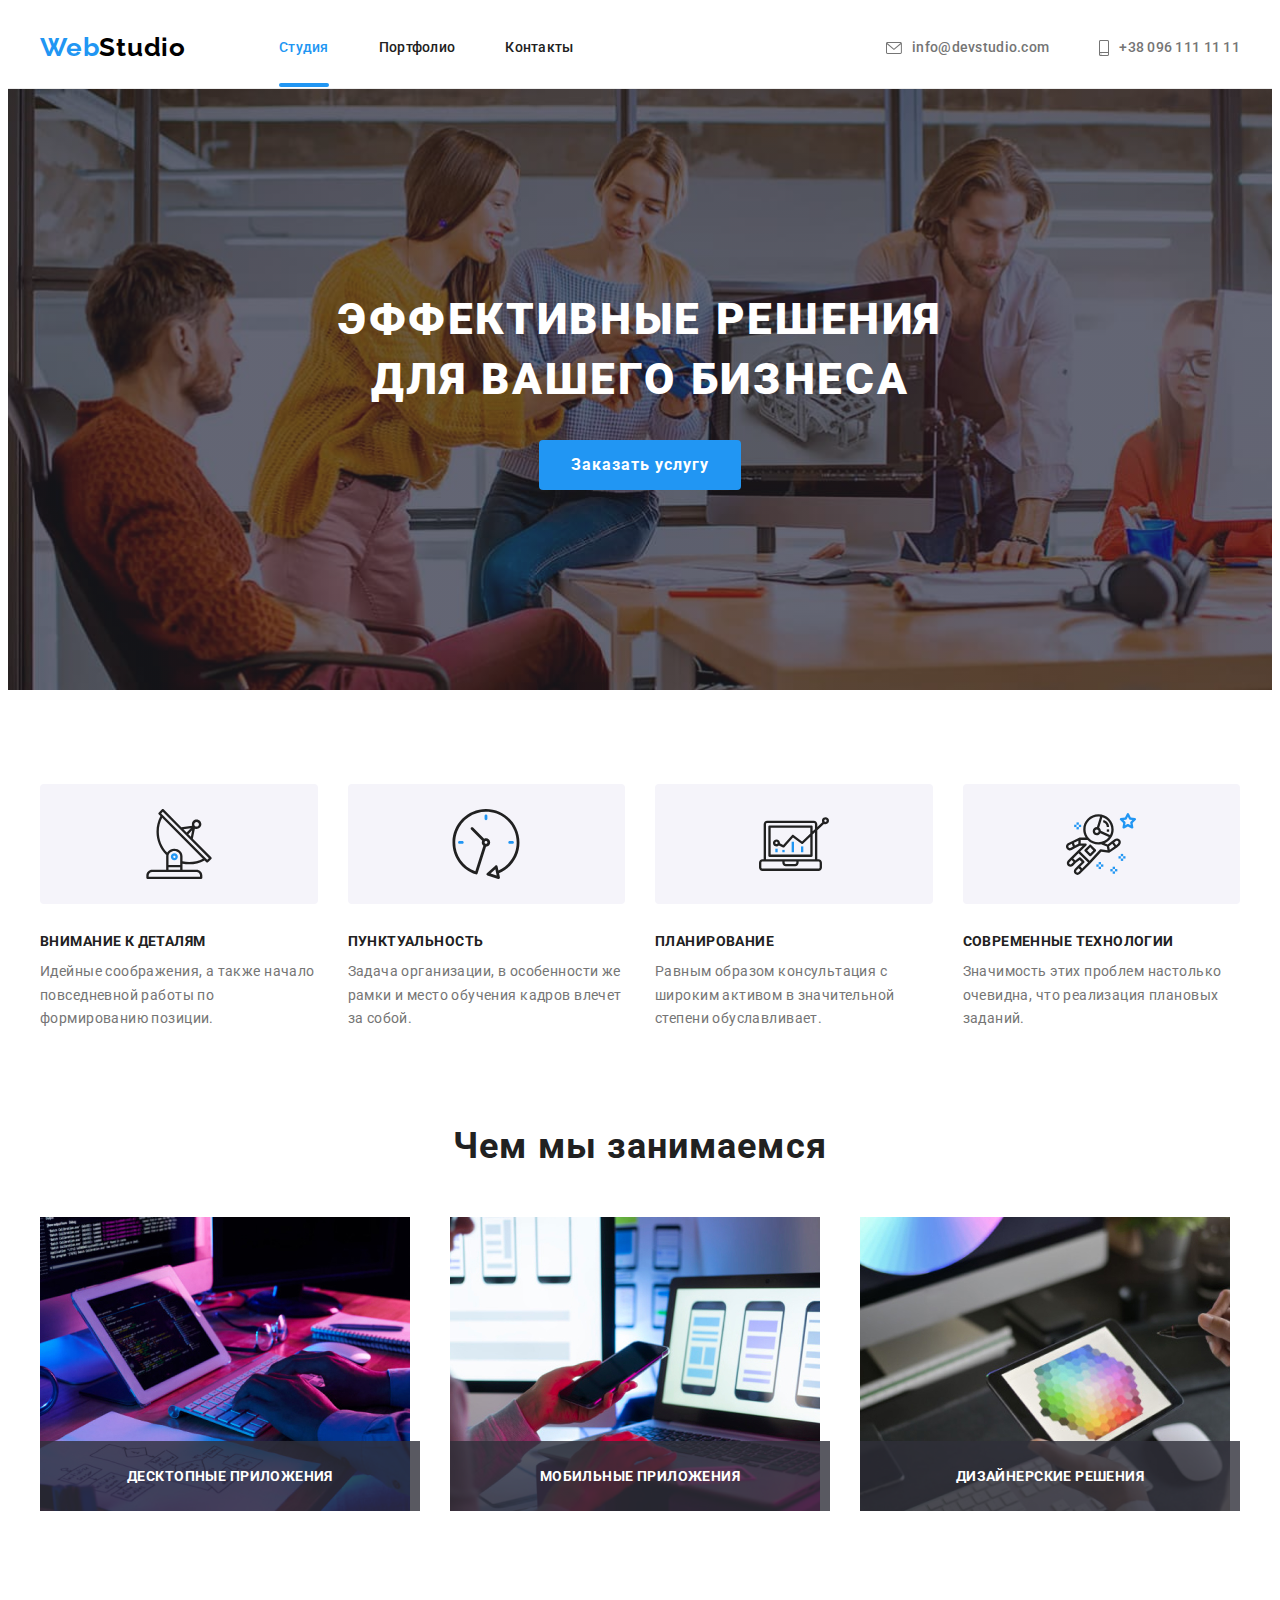
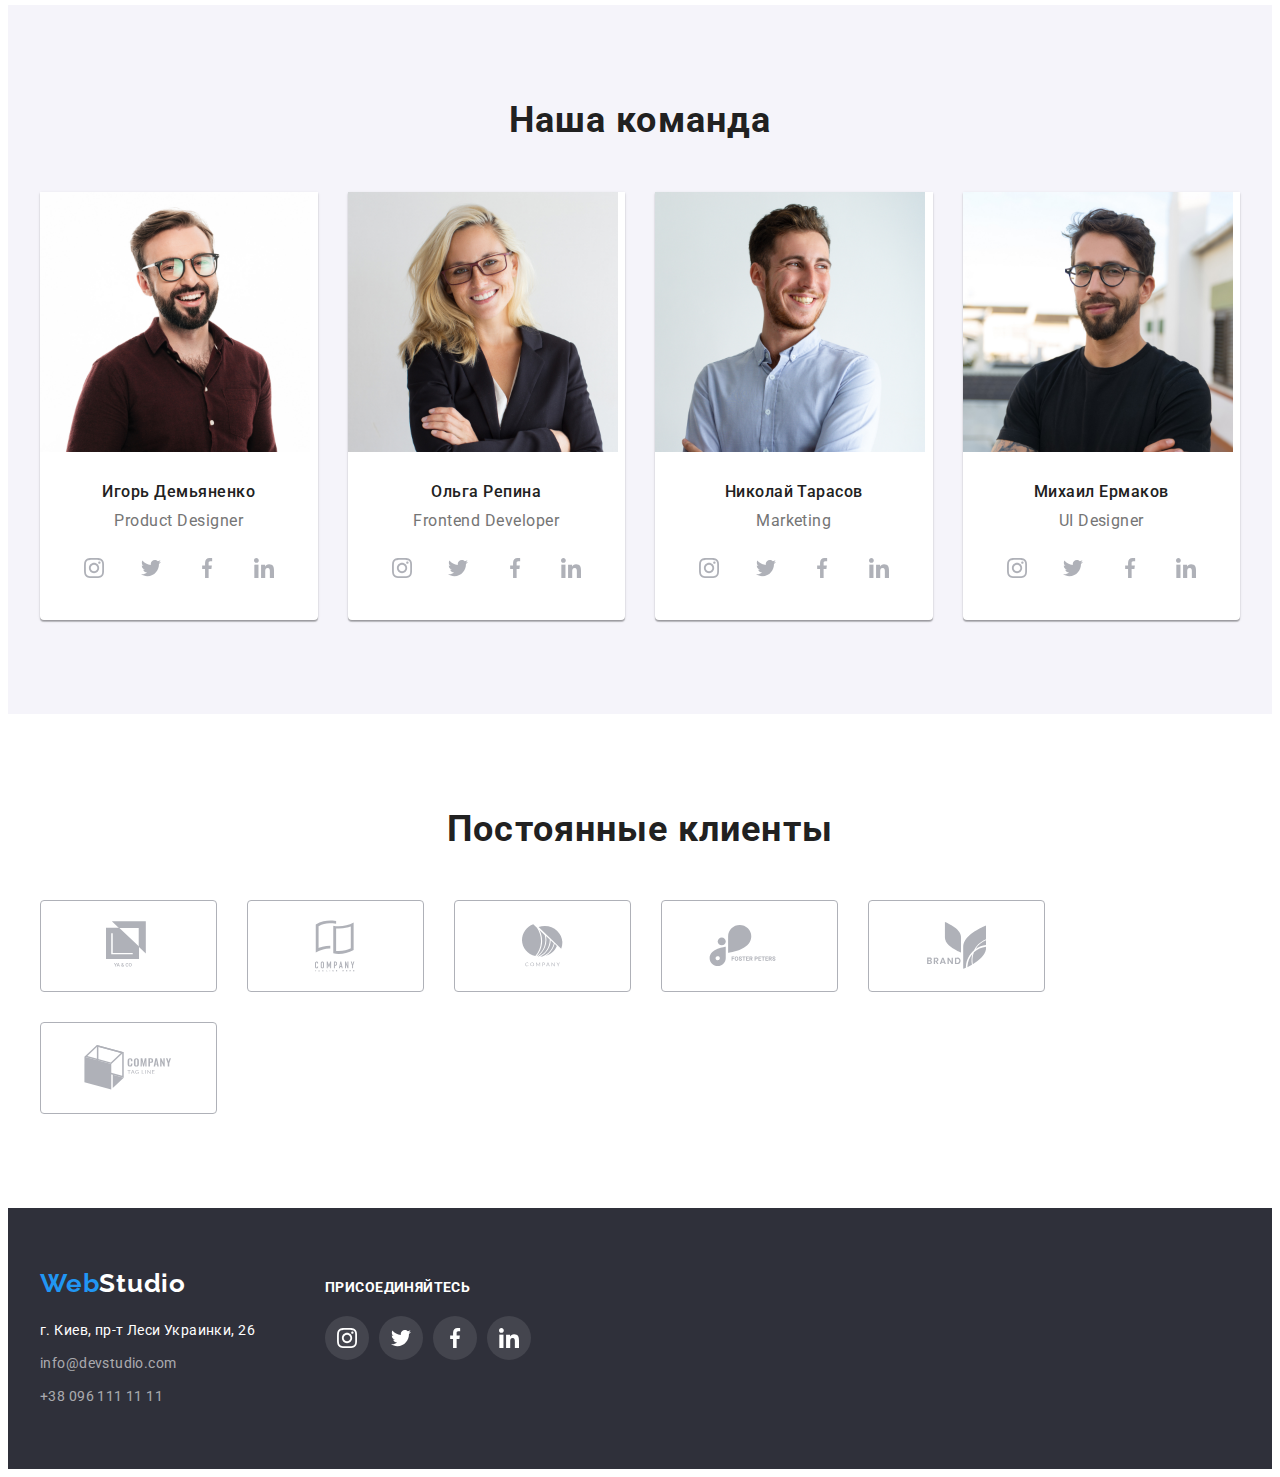
==== index.html @ 586e2ef1 "Copied files from hw-05" ====
<!DOCTYPE html>
<html lang="ru">
<head>
    <meta charset="UTF-8">
    <meta name="viewport" content="width=device-width, initial-scale=1.0">
    <link rel="preconnect" href="https://fonts.gstatic.com">
    <link href="https://fonts.googleapis.com/css2?family=Raleway:wght@700&family=Roboto:wght@400;500;700;900&display=swap"
        rel="stylesheet">
    <link rel="stylesheet" href="https://cdnjs.cloudflare.com/ajax/libs/modern-normalize/1.0.0/modern-normalize.css"
        integrity="sha512-Zx6MlUMKSVJoQ+83OwhdILe8cSEsCzfqThJd7J/VA2UrK6Ctj85p+xzqfyuNXE5B1k25uUdmJ2OzItbBy9GHAQ=="
        crossorigin="anonymous" />
    <link rel="stylesheet" href="./css/styles.css">
    <title>Web Studio (Version 2.1)</title>
</head>
<body>
    <header class="header">
        <div class="container">
            <a class="logo link" href="./index.html" lang="en">Web<span class="logo-header">Studio</span></a>
            <nav>
                <ul class="navigation-list">
                    <li class="list">
                        <a class="menu-active-item link" href="./index.html">Студия</a>
                    </li>
                    <li class="list">
                        <a class="menu-item-link link" href="./portfolio.html">Портфолио</a>
                    </li>
                    <li class="list">
                        <a class="menu-item-link link" href="#">Контакты</a>
                    </li>
                </ul>
            </nav>
            <ul class="navigation-list">
                <li class="list">
                    <a class="header-contacts-link icon-link link" href="mailto:info@devstudio.com">
                        <svg width="16" height="12">
                            <use href="./images/sprite.svg#email"></use>
                        </svg>
                        info@devstudio.com
                    </a>
                </li>
                <li class="list">
                    <a class="header-contacts-link icon-link link" href="tel:+380961111111">
                        <svg width="10" height="16">
                            <use href="./images/sprite.svg#smartphone"></use>
                        </svg>
                        +38 096 111 11 11
                    </a>
                </li>
            </ul>
        </div>
    </header>
    <main>
        <!-- Шапка -->
        <section class="hero">
            <h1 class="hero-motto">Эффективные решения для вашего бизнеса</h1>
            <button class="hero-button" type="button" data-modal-open>Заказать услугу</button>
        </section>

        <!-- Особенности -->
        <section class="features">
            <h2 class="visually-hidden">Особенности</h2>
            <div class="container">
                <ul class="flex-list">
                    <li class="list flex-four-items-in-row">
                        <div class="icon-link">
                            <svg width="70" height="70">
                                <use href="./images/sprite.svg#antenna"></use>
                            </svg>
                        </div>
                        <h3 class="features-list-header">Внимание к деталям</h3>
                        <p class="features-list-description">Идейные соображения, а также начало повседневной работы по формированию позиции.</p>
                    </li>
                    <li class="list flex-four-items-in-row">
                        <div class="icon-link">
                            <svg width="70" height="70">
                                <use href="./images/sprite.svg#clock"></use>
                            </svg>
                        </div>
                        <h3 class="features-list-header">Пунктуальность</h3>
                        <p class="features-list-description">Задача организации, в особенности же рамки и место обучения кадров влечет за собой.</p>
                    </li>
                    <li class="list flex-four-items-in-row">
                        <div class="icon-link">
                            <svg width="70" height="70">
                                <use href="./images/sprite.svg#diagram"></use>
                            </svg>
                        </div>
                        <h3 class="features-list-header">Планирование</h3>
                        <p class="features-list-description">Равным образом консультация с широким активом в значительной степени обуславливает.</p>
                    </li>
                    <li class="list flex-four-items-in-row">
                        <div class="icon-link">
                            <svg width="70" height="70">
                                <use href="./images/sprite.svg#astronaut"></use>
                            </svg>
                        </div>
                        <h3 class="features-list-header">Современные технологии</h3>
                        <p class="features-list-description">Значимость этих проблем настолько очевидна, что реализация плановых заданий.</p>
                    </li>
                </ul>
            </div>
        </section>

        <!-- Чем мы занимаемся -->
        <section class="jobs">
            <div class="container">
                <h2 class="section-header">Чем мы занимаемся</h2>
                <ul class="flex-list">
                    <li class="jobs-item-wrapper list flex-three-items-in-row">
                        <img src="./images/job-example-1.jpg" alt="Разработка десктоп приложений" width="370" height="294">
                        <div class="jobs-item">
                            <h3 class="jobs-item-header">Десктопные приложения</h3>
                        </div>
                    </li>
                    <li class="jobs-item-wrapper list flex-three-items-in-row">
                        <img src="./images/job-example-2.jpg" alt="Разработка мобильных приложений" width="370" height="294">
                        <div class="jobs-item">
                            <h3 class="jobs-item-header">Мобильные приложения</h3>
                        </div>
                    </li>
                    <li class="jobs-item-wrapper list flex-three-items-in-row">
                        <img src="./images/job-example-3.jpg" alt="Разработка дизайна приложений" width="370" height="294">
                        <div class="jobs-item">
                            <h3 class="jobs-item-header">Дизайнерские решения</h3>
                        </div>
                    </li>
                </ul>
            </div>
        </section>

        <!-- Наша команда -->
        <section class="team">
            <div class="container">
                <h2 class="section-header">Наша команда</h2>
                <ul class="flex-list">
                    <li class="list flex-four-items-in-row team-item">
                        <img src="./images/our-team-1.jpg" alt="Игорь Демьяненко" width="270" height="260">
                        <div class="team-item-description">
                            <h3 class="team-item-name">Игорь Демьяненко</h3>
                            <p class="team-item-position" lang="en">Product Designer</p>
                            <div>
                                <ul class="list">
                                    <li class="link">
                                        <a class="icon-link" href="">
                                            <svg width="20" height="20">
                                                <use href="./images/sprite.svg#instagram"></use>
                                            </svg>
                                        </a>
                                    </li>
                                    <li class="link">
                                        <a class="icon-link" href="">
                                            <svg width="20" height="20">
                                                <use href="./images/sprite.svg#twitter"></use>
                                            </svg>
                                        </a>
                                    </li>
                                    <li class="link">
                                        <a class="icon-link" href="">
                                            <svg width="20" height="20">
                                                <use href="./images/sprite.svg#facebook"></use>
                                            </svg>
                                        </a>
                                    </li>
                                    <li class="link">
                                        <a class="icon-link" href="">
                                            <svg width="20" height="20">
                                                <use href="./images/sprite.svg#linkedin"></use>
                                            </svg>
                                        </a>
                                    </li>
                                </ul>
                            </div>
                        </div>
                    </li>
                    
                    <li class="list flex-four-items-in-row team-item">
                        <img src="./images/our-team-2.jpg" alt="Ольга Репина" width="270" height="260">
                        <div class="team-item-description">
                            <h3 class="team-item-name">Ольга Репина</h3>
                            <p class="team-item-position" lang="en">Frontend Developer</p>
                            <div>
                                <ul class="list">
                                    <li class="link">
                                        <a class="icon-link" href="">
                                            <svg width="20" height="20">
                                                <use href="./images/sprite.svg#instagram"></use>
                                            </svg>
                                        </a>
                                    </li>
                                    <li class="link">
                                        <a class="icon-link" href="">
                                            <svg width="20" height="20">
                                                <use href="./images/sprite.svg#twitter"></use>
                                            </svg>
                                        </a>
                                    </li>
                                    <li class="link">
                                        <a class="icon-link" href="">
                                            <svg width="20" height="20">
                                                <use href="./images/sprite.svg#facebook"></use>
                                            </svg>
                                        </a>
                                    </li>
                                    <li class="link">
                                        <a class="icon-link" href="">
                                            <svg width="20" height="20">
                                                <use href="./images/sprite.svg#linkedin"></use>
                                            </svg>
                                        </a>
                                    </li>
                                </ul>
                            </div>
                        </div>
                    </li>
                    
                    <li class="list flex-four-items-in-row team-item">
                        <img src="./images/our-team-3.jpg" alt="Николай Тарасов" width="270" height="260">
                        <div class="team-item-description">
                            <h3 class="team-item-name">Николай Тарасов</h3>
                            <p class="team-item-position" lang="en">Marketing</p>
                            <div>
                                <ul class="list">
                                    <li class="link">
                                        <a class="icon-link" href="">
                                            <svg width="20" height="20">
                                                <use href="./images/sprite.svg#instagram"></use>
                                            </svg>
                                        </a>
                                    </li>
                                    <li class="link">
                                        <a class="icon-link" href="">
                                            <svg width="20" height="20">
                                                <use href="./images/sprite.svg#twitter"></use>
                                            </svg>
                                        </a>
                                    </li>
                                    <li class="link">
                                        <a class="icon-link" href="">
                                            <svg width="20" height="20">
                                                <use href="./images/sprite.svg#facebook"></use>
                                            </svg>
                                        </a>
                                    </li>
                                    <li class="link">
                                        <a class="icon-link" href="">
                                            <svg width="20" height="20">
                                                <use href="./images/sprite.svg#linkedin"></use>
                                            </svg>
                                        </a>
                                    </li>
                                </ul>
                            </div>
                        </div>
                    </li>
                    
                    <li class="list flex-four-items-in-row team-item">
                        <img src="./images/our-team-4.jpg" alt="Михаил Ермаков" width="270" height="260">
                        <div class="team-item-description">
                            <h3 class="team-item-name">Михаил Ермаков</h3>
                            <p class="team-item-position" lang="en">UI Designer</p>
                            <div>
                                <ul class="list">
                                    <li class="link">
                                        <a class="icon-link" href="">
                                            <svg width="20" height="20">
                                                <use href="./images/sprite.svg#instagram"></use>
                                            </svg>
                                        </a>
                                    </li>
                                    <li class="link">
                                        <a class="icon-link" href="">
                                            <svg width="20" height="20">
                                                <use href="./images/sprite.svg#twitter"></use>
                                            </svg>
                                        </a>
                                    </li>
                                    <li class="link">
                                        <a class="icon-link" href="">
                                            <svg width="20" height="20">
                                                <use href="./images/sprite.svg#facebook"></use>
                                            </svg>
                                        </a>
                                    </li>
                                    <li class="link">
                                        <a class="icon-link" href="">
                                            <svg width="20" height="20">
                                                <use href="./images/sprite.svg#linkedin"></use>
                                            </svg>
                                        </a>
                                    </li>
                                </ul>
                            </div>
                        </div>
                    </li>
                </ul>
            </div>
        </section>

        <!-- Постоянные клиенты -->
        <section class="clients">
            <div class="container">
                <h2 class="section-header">Постоянные клиенты</h2>
                <ul class="flex-list">
                    <li class="client-item list">
                        <a class="icon-link link" href="">
                            <svg width="44" height="49">
                                <use href="./images/sprite.svg#client-1"></use>
                            </svg>
                        </a>
                    </li>
                    <li class="client-item list">
                        <a class="icon-link link" href="">
                            <svg width="40" height="52">
                                <use href="./images/sprite.svg#client-2"></use>
                            </svg>
                        </a>
                    </li>
                    <li class="client-item list">
                        <a class="icon-link link" href="">
                            <svg width="41" height="43">
                                <use href="./images/sprite.svg#client-3"></use>
                            </svg>
                        </a>
                    </li>
                    <li class="client-item list">
                        <a class="icon-link link" href="">
                            <svg width="80" height="42">
                                <use href="./images/sprite.svg#client-4"></use>
                            </svg>
                        </a>
                    </li>
                    <li class="client-item list">
                        <a class="icon-link link" href="">
                            <svg width="59" height="47">
                                <use href="./images/sprite.svg#client-5"></use>
                            </svg>
                        </a>
                    </li>
                    <li class="client-item list">
                        <a class="icon-link link" href="">
                            <svg width="88" height="45">
                                <use href="./images/sprite.svg#client-6"></use>
                            </svg>
                        </a>
                    </li>
                </ul>
            </div>
        </section>
    </main>
    <footer class="footer">
        <div class="container">
            <div>
                <a class="logo link" href="./index.html" lang="en">Web<span class="logo-footer">Studio</span></a>
                <address>
                    <p class="footer-contacts-address">г. Киев, пр-т Леси Украинки, 26</p>
                    <ul>
                        <li class="list">
                            <a class="footer-contacts-link link" href="mailto:info@devstudio.com">info@devstudio.com</a>
                        </li>
                        <li class="list">
                            <a class="footer-contacts-link link" href="tel:+380961111111">+38 096 111 11 11</a>
                        </li>
                    </ul>
                </address>
            </div>
            <div class="join">
                <h2>Присоединяйтесь</h2>
                <ul class="list">
                    <li class="link">
                        <a class="icon-link" href="">
                            <svg width="20" height="20">
                                <use href="./images/sprite.svg#instagram"></use>
                            </svg>
                        </a>
                    </li>
                    <li class="link">
                        <a class="icon-link" href="">
                            <svg width="20" height="20">
                                <use href="./images/sprite.svg#twitter"></use>
                            </svg>
                        </a>
                    </li>
                    <li class="link">
                        <a class="icon-link" href="">
                            <svg width="20" height="20">
                                <use href="./images/sprite.svg#facebook"></use>
                            </svg>
                        </a>
                    </li>
                    <li class="link">
                        <a class="icon-link" href="">
                            <svg width="20" height="20">
                                <use href="./images/sprite.svg#linkedin"></use>
                            </svg>
                        </a>
                    </li>
                </ul>
            </div>
        </div>
    </footer>

    <div class="backdrop is-hidden" data-modal>
        <div class="modal">
            <button class="modal-close-btn icon-link" type="button" data-modal-close>
                <svg width="18" height="18">
                    <use href="./images/sprite.svg#close"></use>
                </svg>
            </button>
        </div>
    </div>

    <script src="./js/modal.js"></script>
</body>
</html>
---- css/styles.css ----
:root {
  --main-color: #212121;
  --secondary-color: #757575;
  --third-color: #fff;
  --active-color: #2196f3;
  --dark-bg-color: #2f303a;
  --light-bg-color: #f5f4fa;
  --logo-header-color: #000;
  --hero-button-focus-color: #188ce8;
  --icons-main-color: #afb1b8;
}

.link {
  text-decoration: none; /* убираем подчеркивание ссылок */
}

.list {
  list-style-type: none; /* убираем маркеры */
}

body {
  font-family: "Roboto", sans-serif; /* задаем основной шрифт */
}

.visually-hidden {
  position: absolute !important;
  clip: rect(1px 1px 1px 1px); /* IE6, IE7 */
  clip: rect(1px, 1px, 1px, 1px);
  padding: 0 !important;
  border: 0 !important;
  height: 1px !important;
  width: 1px !important;
  overflow: hidden; /* скрываем ненужные заголовки */
}

h1,
h2,
h3,
h4,
h5,
h6,
p {
  margin: 0;
}

ul,
ol {
  margin: 0;
  padding: 0;
}

.container {
  width: 1200px;
  margin: 0 auto;
  padding-left: 15px;
  padding-right: 15px;
  /* outline: 2px solid tomato; */
}

.flex-list {
  display: flex;
  flex-wrap: wrap;
  margin-left: -30px;
  margin-top: -30px;
}

.flex-four-items-in-row {
  flex-basis: calc(100% / 4 - 30px);
  margin-left: 30px;
  margin-top: 30px;
}

.flex-three-items-in-row {
  flex-basis: calc(100% / 3 - 30px);
  margin-left: 30px;
  margin-top: 30px;
}

section {
  padding-top: 94px;
  padding-bottom: 94px;
}

img {
  display: block;
}

.icon-link {
  display: flex;
  justify-content: center;
  align-items: center;
  fill: var(--icons-main-color);
}

/* ============ HEADER ============ */
.header .container {
  display: flex;
  align-items: center;
}

.header {
  border-bottom: 1px solid #ececec;
}

/* ============ logo ============ */
.logo {
  font-family: Raleway;
  font-weight: 700;
  font-size: 26px;
  line-height: 1.19;
  color: var(--active-color);
  letter-spacing: 0.03em;
}

.header .logo {
  padding-top: 24px;
  padding-bottom: 25px;
  margin-right: 93px;
}

.logo-header {
  color: var(--logo-header-color);
}

/* ============ nav ============ */
.navigation-list {
  display: flex;
  font-weight: 500;
  font-size: 14px;
  line-height: 1.14;
  letter-spacing: 0.02em;
}

.menu-item-link {
  color: var(--main-color);
  transition: color 250ms cubic-bezier(0.4, 0, 0.2, 1);
}

.menu-item-link:hover,
.menu-item-link:focus {
  color: var(--active-color);
  }

.menu-active-item {
  color: var(--active-color);
  position: relative;
}

.menu-active-item::after {
  content: "";
  width: 100%;
height: 4px;
background-color: var(--active-color);
border-radius: 2px;
position: absolute;
bottom: 0;
right: 0;
}

.navigation-list a {
  padding-top: 32px;
  padding-bottom: 32px;
}

.navigation-list li:not(:last-child) {
  margin-right: 50px; /* отступы между елементами списков в хедере */
}

/* ============ header contacts ============ */
.header-contacts-link {
  color: var(--secondary-color);
  padding-top: 32px;
  padding-bottom: 32px;
  fill: var(--secondary-color);
  transition: color 250ms cubic-bezier(0.4, 0, 0.2, 1), 
  fill 250ms cubic-bezier(0.4, 0, 0.2, 1);
}

.header-contacts-link:hover,
.header-contacts-link:focus {
  color: var(--active-color);
  fill: var(--active-color);
  }

.container .navigation-list {
  margin-left: auto; /* придавливаем контакты вправо */
}

.header-contacts-link svg {
  margin-right: 10px;
}

/* ============ ШАПКА ============ */
.hero {
  background-color: #c4c4c4;
  padding-top: 200px;
  padding-bottom: 200px;
  background-image: linear-gradient(
      rgba(47, 48, 58, 0.4),
      rgba(47, 48, 58, 0.4)
    ),
    url("../images/bg.jpg");
  background-repeat: no-repeat;
  background-size: cover;
  max-width: 1600px;
  margin: 0 auto;
}

.hero-motto {
  width: 696px;
  margin: 0 auto 30px;
  font-weight: 900;
  font-size: 44px;
  line-height: 1.37;
  text-align: center;
  letter-spacing: 0.06em;
  text-transform: uppercase;
  color: var(--third-color);
}

.hero-button {
  font-family: "Roboto", sans-serif;
  font-weight: 700;
  font-size: 16px;
  line-height: 1.88;
  padding: 10px 32px;
  letter-spacing: 0.06em;
  color: var(--third-color);
  background-color: var(--active-color);
  border-radius: 4px;
  border: none;
  display: block;
  margin: 0 auto;
  transition: background-color 250ms cubic-bezier(0.4, 0, 0.2, 1), 
  box-shadow 250ms cubic-bezier(0.4, 0, 0.2, 1);
}

.hero-button:hover,
.hero-button:focus {
  background-color: var(--hero-button-focus-color);
  cursor: pointer;
  box-shadow: 0px 4px 4px rgba(0, 0, 0, 0.15);
}

/* ============ ОСОБЕННОСТИ ============ */
.features-list-header {
  font-weight: 700;
  font-size: 14px;
  line-height: 1.14;
  letter-spacing: 0.03em;
  text-transform: uppercase;
  color: var(--main-color);
  margin-bottom: 10px;
}

.features-list-description {
  font-size: 14px;
  line-height: 1.71;
  letter-spacing: 0.03em;
  color: var(--secondary-color);
}

.client-item {
  flex-basis: calc(100% / 6 - 30px);
  margin-left: 30px;
  margin-top: 30px;
  border: 1px solid var(--icons-main-color);
  border-radius: 4px;
}

.features .icon-link {
  height: 120px;
  background: var(--light-bg-color);
  border-radius: 4px;
  margin-bottom: 30px;
}

/* ============ ЧЕМ МЫ ЗАНИМАЕМСЯ ============ */
.section-header {
  font-weight: 700;
  font-size: 36px;
  line-height: 1.17;
  text-align: center;
  letter-spacing: 0.03em;
  color: var(--main-color);
  margin-bottom: 50px;
}

.jobs {
  padding-top: 0;
}

.jobs-item-wrapper {
  position: relative;
}

.jobs-item {
  position: absolute;
  bottom: 0;
    background-color: rgba(47, 48, 58, 0.8);
    width: 100%;
    height: 70px;
    display: flex;
  justify-content: center;
    align-items: center;
    overflow: hidden;
}

.jobs-item-header {
    font-weight: 700;
font-size: 14px;
line-height: 1.14;
letter-spacing: 0.03em;
text-transform: uppercase;
color: var(--third-color);
}

/* ============ НАША КОМАНДА ============ */
.team {
  background-color: var(--light-bg-color);
}

.team-item-name {
  font-weight: 500;
  font-size: 16px;
  line-height: 1.19;
  text-align: center;
  letter-spacing: 0.03em;
  color: var(--main-color);
  margin-bottom: 10px;
}

.team-item-position {
  font-size: 16px;
  line-height: 1.19;
  text-align: center;
  letter-spacing: 0.03em;
  color: var(--secondary-color);
  margin-bottom: 16px;
}

.team-item {
  background: var(--third-color);
  box-shadow: 0px 1px 3px rgba(0, 0, 0, 0.12), 0px 1px 1px rgba(0, 0, 0, 0.14),
    0px 2px 1px rgba(0, 0, 0, 0.2);
  border-radius: 0px 0px 4px 4px;
}

.team-item-description {
  padding: 30px 32px;
}

.team-item-description .icon-link {
  width: 44px;
  height: 44px;
  border-radius: 50%;
  transition: background-color 250ms cubic-bezier(0.4, 0, 0.2, 1), 
  fill 250ms cubic-bezier(0.4, 0, 0.2, 1);
}

.team-item-description .list {
  display: flex;
  justify-content: space-between;
}

.team-item-description .icon-link:hover,
.team-item-description .icon-link:focus {
  background-color: var(--active-color);
  fill: var(--third-color);
}

/* .team-item-description .icon-link:hover svg,
.team-item-description .icon-link:focus svg {
  fill: var(--third-color);
} */

/* ============ ПОСТОЯННЫЕ КЛИЕНТЫ ============ */
.client-item {
  flex-basis: calc(100% / 6 - 30px);
  margin-left: 30px;
  margin-top: 30px;
  border: 1px solid var(--icons-main-color);
  border-radius: 4px;
  transition: border-color 250ms cubic-bezier(0.4, 0, 0.2, 1);
}

.clients .icon-link {
  height: 90px;
}

.client-item .icon-link {
  transition: fill 250ms cubic-bezier(0.4, 0, 0.2, 1);
}

.client-item .icon-link:hover,
.client-item .icon-link:focus {
  fill: var(--active-color);
}

.client-item:hover,
.client-item:focus {
  border-color: var(--active-color);
}

/* ============ FOOTER ============ */
footer {
  background-color: var(--dark-bg-color);
}

.logo-footer {
  color: var(--third-color);
}

address {
  font-style: normal; /* убираем курсив */
  margin-top: 20px;
}

.footer-contacts-address,
.footer-contacts-link {
  font-size: 14px;
  line-height: 1.71;
  letter-spacing: 0.03em;
}

.footer-contacts-address {
  color: var(--third-color);
  margin-bottom: 9px;
}

.footer-contacts-link {
  color: rgba(255, 255, 255, 0.6);
  transition: color 250ms cubic-bezier(0.4, 0, 0.2, 1);
}

.footer-contacts-link:hover,
.footer-contacts-link:focus {
  color: var(--active-color);
}

.footer {
  padding-top: 60px;
  padding-bottom: 60px;
}

address li:not(:last-child) {
  margin-bottom: 9px;
}

.footer .container {
  display: flex;
  align-items: baseline;
}

.join {
  margin-left: 70px;
  width: 206px;
}

.footer h2 {
  margin-bottom: 20px;
  font-family: Roboto;
  font-weight: 700;
  font-size: 14px;
  line-height: 1.14;
  letter-spacing: 0.03em;
  text-transform: uppercase;
  color: var(--third-color);
}

.join .icon-link {
  width: 44px;
  height: 44px;
  border-radius: 50%;
  background-color: rgba(255, 255, 255, 0.1);
  fill: var(--third-color);
  transition: background-color 250ms cubic-bezier(0.4, 0, 0.2, 1);
}

.join .list {
  display: flex;
  justify-content: space-between;
}

.join .icon-link:hover,
.join .icon-link:focus {
  background-color: var(--active-color);
}

/* ============ PORTFOLIO ============ */
.filters-list li:not(:last-child) {
  margin-right: 8px;
}

.filters-list {
  display: flex;
  margin-bottom: 50px;
  justify-content: center;
}

.filters-button {
  font-family: "Roboto", sans-serif;
  font-weight: 500;
  font-size: 16px;
  line-height: 1.63;
  text-align: center;
  letter-spacing: 0.03em;
  color: var(--main-color);
  border: none;
  border-radius: 4px;
  background-color: var(--light-bg-color);
  padding: 6px 22px;
  transition: 
  color 250ms cubic-bezier(0.4, 0, 0.2, 1), 
  background-color 250ms cubic-bezier(0.4, 0, 0.2, 1), 
  box-shadow 250ms cubic-bezier(0.4, 0, 0.2, 1);
}

.filters-button:hover,
.filters-button:focus {
  color: var(--third-color);
  cursor: pointer;
  background-color: var(--active-color);
  box-shadow: 0px 3px 1px rgba(0, 0, 0, 0.1), 0px 1px 2px rgba(0, 0, 0, 0.08),
    0px 2px 2px rgba(0, 0, 0, 0.12);
}

.project-header {
  font-weight: 700;
  font-size: 18px;
  line-height: 2;
  letter-spacing: 0.06em;
  color: var(--main-color);
  margin-bottom: 4px;
}

.filter-item {
  font-size: 16px;
  line-height: 1.88;
  letter-spacing: 0.03em;
  color: var(--secondary-color);
}

.projects-description {
  border: 1px solid #eeeeee;
  border-top: none;
  padding: 20px 24px;
}

.project {
  transition: box-shadow 250ms cubic-bezier(0.4, 0, 0.2, 1);
}

.project:hover,
.project:focus {
  box-shadow: 0px 1px 1px rgba(0, 0, 0, 0.12), 0px 4px 4px rgba(0, 0, 0, 0.06),
    1px 4px 6px rgba(0, 0, 0, 0.16);
}

.project-wrapper {
  position: relative;
  overflow: hidden;
}

.project-overlay {
  position: absolute;
  bottom: 0;
  right: 0;
  height: 100%;
  transform: translateY(100%);
  font-weight: 400;
font-size: 18px;
line-height: 1.56;
letter-spacing: 0.03em;
color: var(--third-color);
background-color: rgba(33, 150, 243, 0.9);
padding: 63px 24px;

transition: transform 250ms cubic-bezier(0.4, 0, 0.2, 1);
}

.project .link:hover .project-overlay,
.project .link:focus .project-overlay {
  transform: translateY(0);
}


/* ============ MODAL ============ */
.backdrop {
  position: fixed;
  top: 0;
  left: 0;
  width: 100vw;
  height: 100vh;
  background-color: rgba(0, 0, 0, 0.2);
 
  transition: opacity 250ms cubic-bezier(0.4, 0, 0.2, 1);
}

.modal {
  position: absolute;
  top: 50%;
  left: 50%;
  transform: translate(-50%, -50%);
  width: 528px;
  height: 581px;
  background-color: var(--third-color);
  box-shadow: 0px 1px 3px rgba(0, 0, 0, 0.12), 0px 1px 1px rgba(0, 0, 0, 0.14), 0px 2px 1px rgba(0, 0, 0, 0.2);
border-radius: 4px;
}

.modal-close-btn {
  position: absolute;
  top: 8px;
  right: 8px;
  width: 30px;
  height: 30px;
  background: transparent;
  border: 1px solid rgba(0, 0, 0, 0.1);
  border-radius: 50%;
  cursor: pointer;
  fill: currentColor;
  }

.is-hidden {
  opacity: 0;
  visibility: hidden;
  pointer-events: none;

  transition: all 250ms cubic-bezier(0.4, 0, 0.2, 1);
}
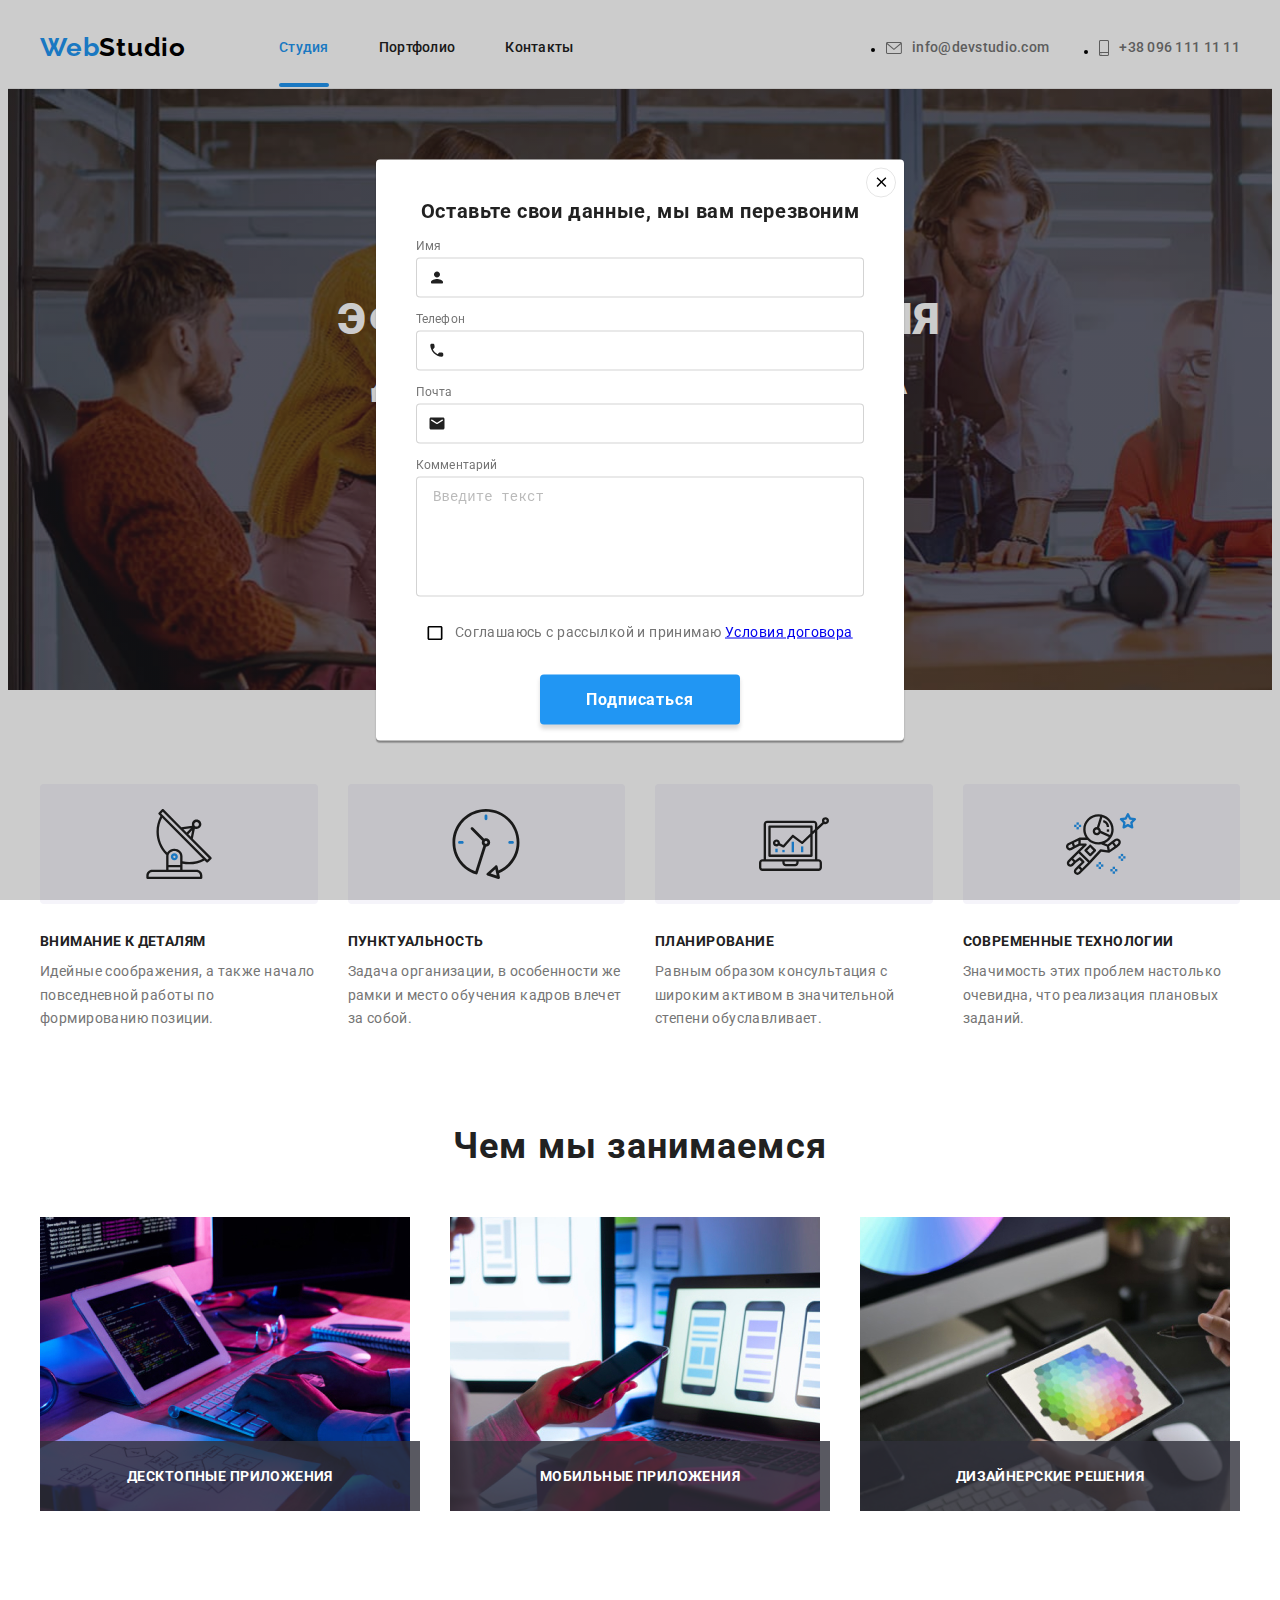
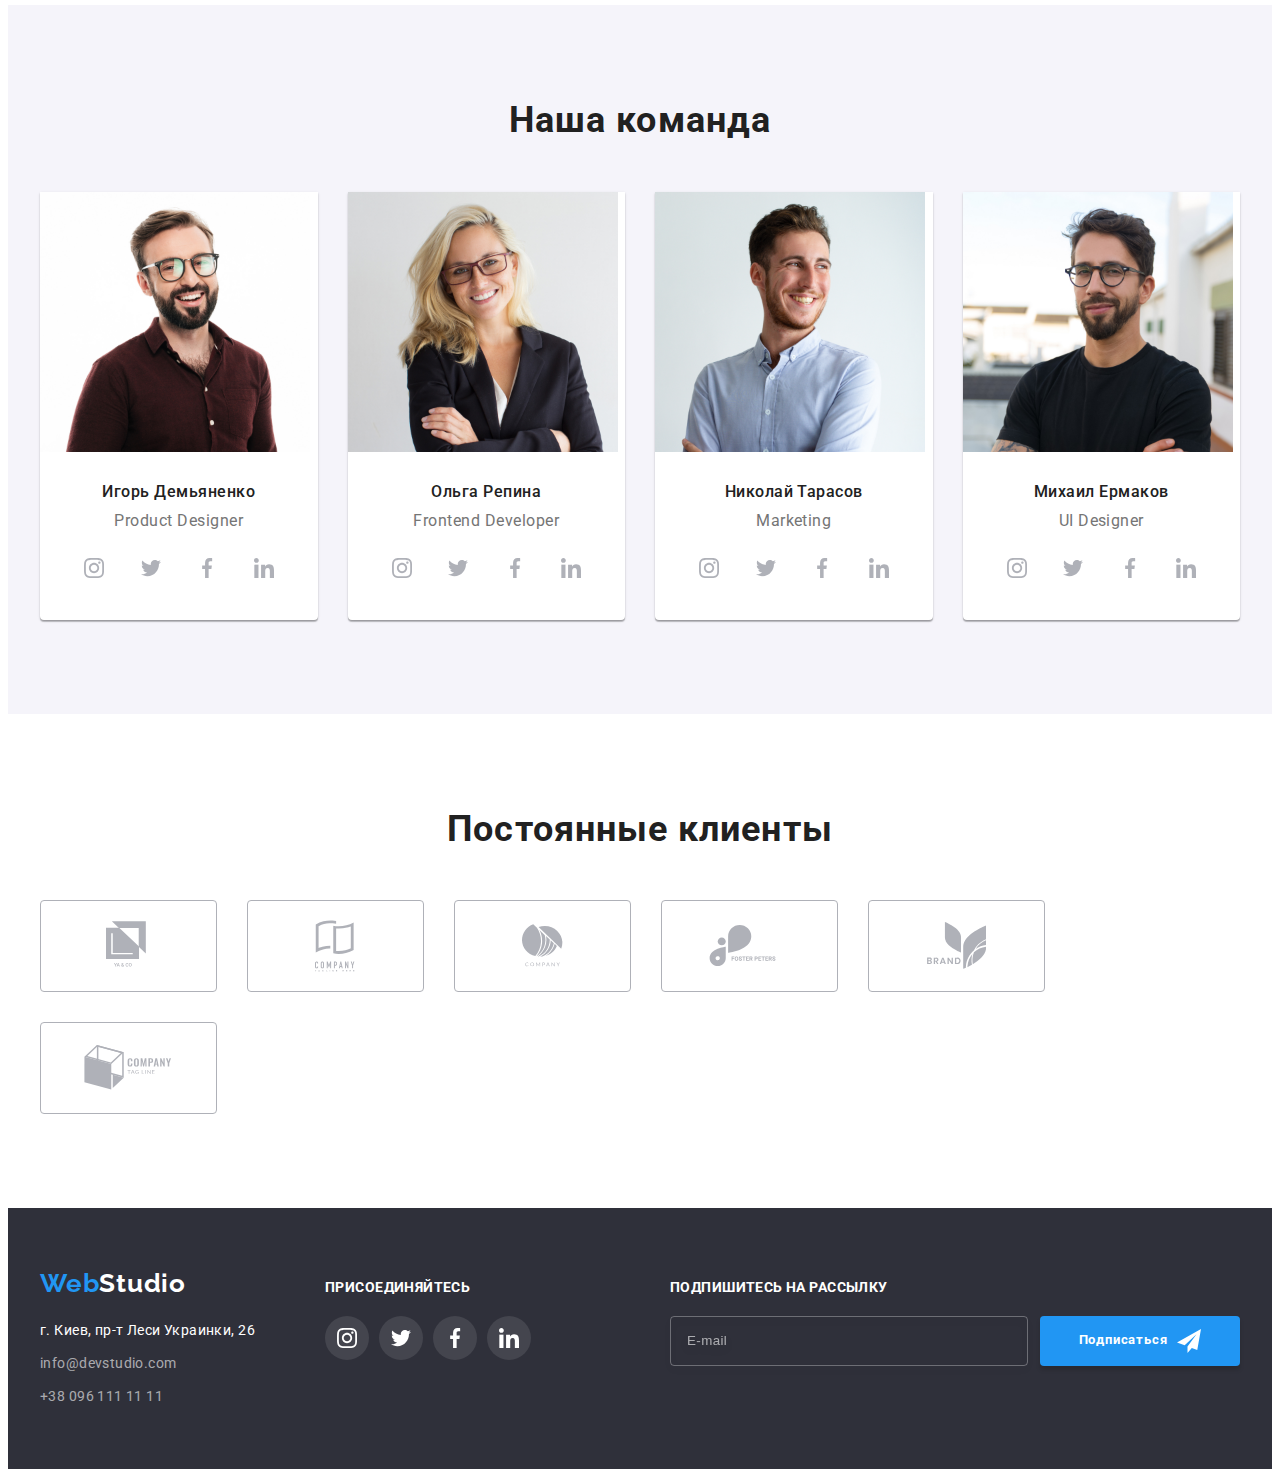
==== commit 27c7b549: "added inputs" ====
--- a/index.html
+++ b/index.html
@@ -17,20 +17,20 @@
         <div class="container">
             <a class="logo link" href="./index.html" lang="en">Web<span class="logo-header">Studio</span></a>
             <nav>
-                <ul class="navigation-list">
-                    <li class="list">
+                <ul class="navigation-list list">
+                    <li>
                         <a class="menu-active-item link" href="./index.html">Студия</a>
                     </li>
-                    <li class="list">
+                    <li>
                         <a class="menu-item-link link" href="./portfolio.html">Портфолио</a>
                     </li>
-                    <li class="list">
+                    <li>
                         <a class="menu-item-link link" href="#">Контакты</a>
                     </li>
                 </ul>
             </nav>
             <ul class="navigation-list">
-                <li class="list">
+                <li>
                     <a class="header-contacts-link icon-link link" href="mailto:info@devstudio.com">
                         <svg width="16" height="12">
                             <use href="./images/sprite.svg#email"></use>
@@ -38,7 +38,7 @@
                         info@devstudio.com
                     </a>
                 </li>
-                <li class="list">
+                <li>
                     <a class="header-contacts-link icon-link link" href="tel:+380961111111">
                         <svg width="10" height="16">
                             <use href="./images/sprite.svg#smartphone"></use>
@@ -60,8 +60,8 @@
         <section class="features">
             <h2 class="visually-hidden">Особенности</h2>
             <div class="container">
-                <ul class="flex-list">
-                    <li class="list flex-four-items-in-row">
+                <ul class="flex-list list">
+                    <li class="flex-four-items-in-row">
                         <div class="icon-link">
                             <svg width="70" height="70">
                                 <use href="./images/sprite.svg#antenna"></use>
@@ -70,7 +70,7 @@
                         <h3 class="features-list-header">Внимание к деталям</h3>
                         <p class="features-list-description">Идейные соображения, а также начало повседневной работы по формированию позиции.</p>
                     </li>
-                    <li class="list flex-four-items-in-row">
+                    <li class="flex-four-items-in-row">
                         <div class="icon-link">
                             <svg width="70" height="70">
                                 <use href="./images/sprite.svg#clock"></use>
@@ -79,7 +79,7 @@
                         <h3 class="features-list-header">Пунктуальность</h3>
                         <p class="features-list-description">Задача организации, в особенности же рамки и место обучения кадров влечет за собой.</p>
                     </li>
-                    <li class="list flex-four-items-in-row">
+                    <li class="flex-four-items-in-row">
                         <div class="icon-link">
                             <svg width="70" height="70">
                                 <use href="./images/sprite.svg#diagram"></use>
@@ -88,7 +88,7 @@
                         <h3 class="features-list-header">Планирование</h3>
                         <p class="features-list-description">Равным образом консультация с широким активом в значительной степени обуславливает.</p>
                     </li>
-                    <li class="list flex-four-items-in-row">
+                    <li class="flex-four-items-in-row">
                         <div class="icon-link">
                             <svg width="70" height="70">
                                 <use href="./images/sprite.svg#astronaut"></use>
@@ -105,20 +105,20 @@
         <section class="jobs">
             <div class="container">
                 <h2 class="section-header">Чем мы занимаемся</h2>
-                <ul class="flex-list">
-                    <li class="jobs-item-wrapper list flex-three-items-in-row">
+                <ul class="flex-list list">
+                    <li class="jobs-item-wrapper flex-three-items-in-row">
                         <img src="./images/job-example-1.jpg" alt="Разработка десктоп приложений" width="370" height="294">
                         <div class="jobs-item">
                             <h3 class="jobs-item-header">Десктопные приложения</h3>
                         </div>
                     </li>
-                    <li class="jobs-item-wrapper list flex-three-items-in-row">
+                    <li class="jobs-item-wrapper flex-three-items-in-row">
                         <img src="./images/job-example-2.jpg" alt="Разработка мобильных приложений" width="370" height="294">
                         <div class="jobs-item">
                             <h3 class="jobs-item-header">Мобильные приложения</h3>
                         </div>
                     </li>
-                    <li class="jobs-item-wrapper list flex-three-items-in-row">
+                    <li class="jobs-item-wrapper flex-three-items-in-row">
                         <img src="./images/job-example-3.jpg" alt="Разработка дизайна приложений" width="370" height="294">
                         <div class="jobs-item">
                             <h3 class="jobs-item-header">Дизайнерские решения</h3>
@@ -132,8 +132,8 @@
         <section class="team">
             <div class="container">
                 <h2 class="section-header">Наша команда</h2>
-                <ul class="flex-list">
-                    <li class="list flex-four-items-in-row team-item">
+                <ul class="flex-list list">
+                    <li class="flex-four-items-in-row team-item">
                         <img src="./images/our-team-1.jpg" alt="Игорь Демьяненко" width="270" height="260">
                         <div class="team-item-description">
                             <h3 class="team-item-name">Игорь Демьяненко</h3>
@@ -173,7 +173,7 @@
                         </div>
                     </li>
                     
-                    <li class="list flex-four-items-in-row team-item">
+                    <li class="flex-four-items-in-row team-item">
                         <img src="./images/our-team-2.jpg" alt="Ольга Репина" width="270" height="260">
                         <div class="team-item-description">
                             <h3 class="team-item-name">Ольга Репина</h3>
@@ -213,7 +213,7 @@
                         </div>
                     </li>
                     
-                    <li class="list flex-four-items-in-row team-item">
+                    <li class="flex-four-items-in-row team-item">
                         <img src="./images/our-team-3.jpg" alt="Николай Тарасов" width="270" height="260">
                         <div class="team-item-description">
                             <h3 class="team-item-name">Николай Тарасов</h3>
@@ -253,7 +253,7 @@
                         </div>
                     </li>
                     
-                    <li class="list flex-four-items-in-row team-item">
+                    <li class="flex-four-items-in-row team-item">
                         <img src="./images/our-team-4.jpg" alt="Михаил Ермаков" width="270" height="260">
                         <div class="team-item-description">
                             <h3 class="team-item-name">Михаил Ермаков</h3>
@@ -300,43 +300,43 @@
         <section class="clients">
             <div class="container">
                 <h2 class="section-header">Постоянные клиенты</h2>
-                <ul class="flex-list">
-                    <li class="client-item list">
+                <ul class="flex-list list">
+                    <li class="client-item">
                         <a class="icon-link link" href="">
                             <svg width="44" height="49">
                                 <use href="./images/sprite.svg#client-1"></use>
                             </svg>
                         </a>
                     </li>
-                    <li class="client-item list">
+                    <li class="client-item">
                         <a class="icon-link link" href="">
                             <svg width="40" height="52">
                                 <use href="./images/sprite.svg#client-2"></use>
                             </svg>
                         </a>
                     </li>
-                    <li class="client-item list">
+                    <li class="client-item">
                         <a class="icon-link link" href="">
                             <svg width="41" height="43">
                                 <use href="./images/sprite.svg#client-3"></use>
                             </svg>
                         </a>
                     </li>
-                    <li class="client-item list">
+                    <li class="client-item">
                         <a class="icon-link link" href="">
                             <svg width="80" height="42">
                                 <use href="./images/sprite.svg#client-4"></use>
                             </svg>
                         </a>
                     </li>
-                    <li class="client-item list">
+                    <li class="client-item">
                         <a class="icon-link link" href="">
                             <svg width="59" height="47">
                                 <use href="./images/sprite.svg#client-5"></use>
                             </svg>
                         </a>
                     </li>
-                    <li class="client-item list">
+                    <li class="client-item">
                         <a class="icon-link link" href="">
                             <svg width="88" height="45">
                                 <use href="./images/sprite.svg#client-6"></use>
@@ -353,11 +353,11 @@
                 <a class="logo link" href="./index.html" lang="en">Web<span class="logo-footer">Studio</span></a>
                 <address>
                     <p class="footer-contacts-address">г. Киев, пр-т Леси Украинки, 26</p>
-                    <ul>
-                        <li class="list">
+                    <ul class="list">
+                        <li>
                             <a class="footer-contacts-link link" href="mailto:info@devstudio.com">info@devstudio.com</a>
                         </li>
-                        <li class="list">
+                        <li>
                             <a class="footer-contacts-link link" href="tel:+380961111111">+38 096 111 11 11</a>
                         </li>
                     </ul>
@@ -396,11 +396,83 @@
                     </li>
                 </ul>
             </div>
+            <div class="subscribe">
+                <h2>Подпишитесь на рассылку</h2>
+                <form class="subs-form">
+                    <input class="footer-input" type="email" name="subs-email" placeholder="E-mail">
+                    <button class="subs-btn" type="submit">
+                        Подписаться
+                        <svg width="24" height="24">
+                            <use href="./images/sprite.svg#subs"></use>
+                        </svg>
+                    </button>
+                </form>
+            </div>
         </div>
     </footer>
 
-    <div class="backdrop is-hidden" data-modal>
+    <!-- <div class="backdrop is-hidden" data-modal> -->
+    <div class="backdrop" data-modal>
         <div class="modal">
+            <form class="modal-form">
+                <p>Оставьте свои данные, мы вам перезвоним</p>
+                <ul class="list">
+                    <li>
+                        <label class="input-item">
+                            Имя
+                            <span class="input-wrapper">
+                                <svg width="18" height="18">
+                                    <use href="./images/sprite.svg#person"></use>
+                                </svg>
+                                <input class="modal-input" type="text" name="user-name" required minlength="2">
+                            </span>
+                        </label>
+                    </li>
+
+                    <li>
+                        <label class="input-item">
+                            Телефон
+                            <span class="input-wrapper">
+                                <svg width="18" height="18">
+                                    <use href="./images/sprite.svg#phone"></use>
+                                </svg>
+                                <input class="modal-input" type="tel" name="user-phone" required pattern="[+]+[0-9]{12}" title="+380111111111">
+                            </span>
+                        </label>
+                    </li>
+
+                    <li>
+                        <label class="input-item">
+                            Почта
+                            <span class="input-wrapper">
+                                <svg width="18" height="18">
+                                    <use href="./images/sprite.svg#modal-email"></use>
+                                </svg>
+                                <input class="modal-input" type="email" name="user-email" required>
+                            </span>
+                        </label>
+                    </li>
+
+                    <li>
+                        <label class="input-item">
+                            Комментарий
+                            <textarea name="comments" placeholder="Введите текст"></textarea>
+                        </label>
+                    </li>
+                </ul>
+                    
+                <input class="visually-hidden" type="checkbox" name="agreement" id="agreement">
+                <label class="agreement-text" for="agreement">
+                    <svg width="16" height="15">
+                        <use href="./images/sprite.svg#check-off"></use>
+                    </svg>
+                    Соглашаюсь с рассылкой и принимаю <a href="#">Условия договора</a>
+                </label>
+                
+                <button class="send-btn" type="submit">
+                    Подписаться
+                </button>
+            </form>
             <button class="modal-close-btn icon-link" type="button" data-modal-close>
                 <svg width="18" height="18">
                     <use href="./images/sprite.svg#close"></use>
--- a/css/styles.css
+++ b/css/styles.css
@@ -139,7 +139,7 @@
 .menu-item-link:hover,
 .menu-item-link:focus {
   color: var(--active-color);
-  }
+}
 
 .menu-active-item {
   color: var(--active-color);
@@ -149,12 +149,12 @@
 .menu-active-item::after {
   content: "";
   width: 100%;
-height: 4px;
-background-color: var(--active-color);
-border-radius: 2px;
-position: absolute;
-bottom: 0;
-right: 0;
+  height: 4px;
+  background-color: var(--active-color);
+  border-radius: 2px;
+  position: absolute;
+  bottom: 0;
+  right: 0;
 }
 
 .navigation-list a {
@@ -172,15 +172,15 @@
   padding-top: 32px;
   padding-bottom: 32px;
   fill: var(--secondary-color);
-  transition: color 250ms cubic-bezier(0.4, 0, 0.2, 1), 
-  fill 250ms cubic-bezier(0.4, 0, 0.2, 1);
+  transition: color 250ms cubic-bezier(0.4, 0, 0.2, 1),
+    fill 250ms cubic-bezier(0.4, 0, 0.2, 1);
 }
 
 .header-contacts-link:hover,
 .header-contacts-link:focus {
   color: var(--active-color);
   fill: var(--active-color);
-  }
+}
 
 .container .navigation-list {
   margin-left: auto; /* придавливаем контакты вправо */
@@ -227,19 +227,18 @@
   letter-spacing: 0.06em;
   color: var(--third-color);
   background-color: var(--active-color);
+  box-shadow: 0px 4px 4px rgba(0, 0, 0, 0.15);
   border-radius: 4px;
   border: none;
   display: block;
   margin: 0 auto;
-  transition: background-color 250ms cubic-bezier(0.4, 0, 0.2, 1), 
-  box-shadow 250ms cubic-bezier(0.4, 0, 0.2, 1);
+  transition: background-color 250ms cubic-bezier(0.4, 0, 0.2, 1);
 }
 
 .hero-button:hover,
 .hero-button:focus {
   background-color: var(--hero-button-focus-color);
   cursor: pointer;
-  box-shadow: 0px 4px 4px rgba(0, 0, 0, 0.15);
 }
 
 /* ============ ОСОБЕННОСТИ ============ */
@@ -297,22 +296,22 @@
 .jobs-item {
   position: absolute;
   bottom: 0;
-    background-color: rgba(47, 48, 58, 0.8);
-    width: 100%;
-    height: 70px;
-    display: flex;
+  background-color: rgba(47, 48, 58, 0.8);
+  width: 100%;
+  height: 70px;
+  display: flex;
   justify-content: center;
-    align-items: center;
-    overflow: hidden;
+  align-items: center;
+  overflow: hidden;
 }
 
 .jobs-item-header {
-    font-weight: 700;
-font-size: 14px;
-line-height: 1.14;
-letter-spacing: 0.03em;
-text-transform: uppercase;
-color: var(--third-color);
+  font-weight: 700;
+  font-size: 14px;
+  line-height: 1.14;
+  letter-spacing: 0.03em;
+  text-transform: uppercase;
+  color: var(--third-color);
 }
 
 /* ============ НАША КОМАНДА ============ */
@@ -354,8 +353,8 @@
   width: 44px;
   height: 44px;
   border-radius: 50%;
-  transition: background-color 250ms cubic-bezier(0.4, 0, 0.2, 1), 
-  fill 250ms cubic-bezier(0.4, 0, 0.2, 1);
+  transition: background-color 250ms cubic-bezier(0.4, 0, 0.2, 1),
+    fill 250ms cubic-bezier(0.4, 0, 0.2, 1);
 }
 
 .team-item-description .list {
@@ -487,6 +486,61 @@
   background-color: var(--active-color);
 }
 
+.subscribe {
+  margin-left: auto;
+}
+
+.subs-form {
+  display: flex;
+}
+
+.footer-input {
+  width: 358px;
+  height: 50px;
+  background-color: transparent;
+  border: 1px solid rgba(255, 255, 255, 0.3);
+  box-sizing: border-box;
+  filter: drop-shadow(0px 4px 4px rgba(0, 0, 0, 0.15));
+  border-radius: 4px;
+  padding-left: 16px;
+  color: var(--third-color);
+}
+
+.footer-input::placeholder {
+  letter-spacing: 0.03em;
+  color: rgba(255, 255, 255, 0.6);
+}
+
+.subs-btn {
+  margin-left: 12px;
+  width: 200px;
+  height: 50px;
+  font-family: "Roboto", sans-serif;
+  font-weight: 700;
+  line-height: 1.87;
+  letter-spacing: 0.06em;
+  color: var(--third-color);
+  background: var(--active-color);
+  box-shadow: 0px 4px 4px rgba(0, 0, 0, 0.15);
+  border-radius: 4px;
+  border: none;
+  display: flex;
+  justify-content: center;
+  align-items: center;
+  fill: var(--third-color);
+  transition: background-color 250ms cubic-bezier(0.4, 0, 0.2, 1);
+}
+
+.subs-btn:hover,
+.subs-btn:focus {
+  background-color: var(--hero-button-focus-color);
+  cursor: pointer;
+}
+
+.subs-btn svg {
+  margin-left: 10px;
+}
+
 /* ============ PORTFOLIO ============ */
 .filters-list li:not(:last-child) {
   margin-right: 8px;
@@ -510,10 +564,9 @@
   border-radius: 4px;
   background-color: var(--light-bg-color);
   padding: 6px 22px;
-  transition: 
-  color 250ms cubic-bezier(0.4, 0, 0.2, 1), 
-  background-color 250ms cubic-bezier(0.4, 0, 0.2, 1), 
-  box-shadow 250ms cubic-bezier(0.4, 0, 0.2, 1);
+  transition: color 250ms cubic-bezier(0.4, 0, 0.2, 1),
+    background-color 250ms cubic-bezier(0.4, 0, 0.2, 1),
+    box-shadow 250ms cubic-bezier(0.4, 0, 0.2, 1);
 }
 
 .filters-button:hover,
@@ -569,21 +622,20 @@
   height: 100%;
   transform: translateY(100%);
   font-weight: 400;
-font-size: 18px;
-line-height: 1.56;
-letter-spacing: 0.03em;
-color: var(--third-color);
-background-color: rgba(33, 150, 243, 0.9);
-padding: 63px 24px;
-
-transition: transform 250ms cubic-bezier(0.4, 0, 0.2, 1);
+  font-size: 18px;
+  line-height: 1.56;
+  letter-spacing: 0.03em;
+  color: var(--third-color);
+  background-color: rgba(33, 150, 243, 0.9);
+  padding: 63px 24px;
+
+  transition: transform 250ms cubic-bezier(0.4, 0, 0.2, 1);
 }
 
 .project .link:hover .project-overlay,
 .project .link:focus .project-overlay {
   transform: translateY(0);
 }
-
 
 /* ============ MODAL ============ */
 .backdrop {
@@ -593,7 +645,7 @@
   width: 100vw;
   height: 100vh;
   background-color: rgba(0, 0, 0, 0.2);
- 
+
   transition: opacity 250ms cubic-bezier(0.4, 0, 0.2, 1);
 }
 
@@ -605,8 +657,126 @@
   width: 528px;
   height: 581px;
   background-color: var(--third-color);
-  box-shadow: 0px 1px 3px rgba(0, 0, 0, 0.12), 0px 1px 1px rgba(0, 0, 0, 0.14), 0px 2px 1px rgba(0, 0, 0, 0.2);
-border-radius: 4px;
+  box-shadow: 0px 1px 3px rgba(0, 0, 0, 0.12), 0px 1px 1px rgba(0, 0, 0, 0.14),
+    0px 2px 1px rgba(0, 0, 0, 0.2);
+  border-radius: 4px;
+}
+
+.modal-form {
+  padding: 40px;
+  display: flex;
+  flex-direction: column;
+}
+
+.modal-form li:not(:last-child) {
+  margin-bottom: 10px;
+}
+
+.modal-form p {
+  font-weight: 700;
+  font-size: 20px;
+  line-height: 1.15;
+  text-align: center;
+  letter-spacing: 0.03em;
+  color: var(--main-color);
+  margin-bottom: 12px;
+}
+
+.input-item {
+  font-weight: 400;
+  font-size: 12px;
+  line-height: 1.17;
+  letter-spacing: 0.01em;
+  color: var(--secondary-color);
+}
+
+.modal-input {
+  width: 100%;
+  height: 40px;
+  border: 1px solid rgba(33, 33, 33, 0.2);
+  box-sizing: border-box;
+  border-radius: 4px;
+  padding-left: 42px;
+  padding-right: 12px;
+}
+
+.input-wrapper {
+  position: relative;
+  display: block;
+  margin-top: 4px;
+}
+
+.input-wrapper svg {
+  position: absolute;
+  padding-left: 12px;
+  top: 50%;
+  transform: translateY(-50%);
+  fill: var(--main-color);
+  display: flex;
+  width: 18px;
+  height: 18px;
+  box-sizing: content-box;
+}
+
+textarea {
+  padding: 12px 16px;
+  width: 100%;
+  height: 120px;
+  border: 1px solid rgba(33, 33, 33, 0.2);
+  box-sizing: border-box;
+  border-radius: 4px;
+  resize: none;
+  margin-top: 4px;
+  margin-bottom: 20px;
+}
+
+textarea::placeholder {
+  font-size: 14px;
+  line-height: 1.14;
+  letter-spacing: 0.01em;
+  color: rgba(117, 117, 117, 0.5);
+}
+
+.agreement-text {
+  font-size: 14px;
+  line-height: 1.71;
+  letter-spacing: 0.03em;
+  color: var(--secondary-color);
+  margin: 0 auto 30px;
+}
+
+.agreement-text svg {
+  margin-right: 8px;
+  vertical-align: middle;
+}
+
+/* .agreement-text::before {
+  background-image: url(./images/check-off.svg);
+  margin-right: ;
+} */
+
+.send-btn {
+  min-width: 200px;
+  height: 50px;
+  font-family: "Roboto", sans-serif;
+  font-weight: 700;
+  font-size: 16px;
+  line-height: 1.88;
+  letter-spacing: 0.06em;
+  color: var(--third-color);
+  background-color: var(--active-color);
+  box-shadow: 0px 4px 4px rgba(0, 0, 0, 0.15);
+  border-radius: 4px;
+  border: none;
+  margin: 0 auto;
+  transition: background-color 250ms cubic-bezier(0.4, 0, 0.2, 1);
+}
+
+.send-btn:hover,
+.send-btn:focus {
+  background-color: var(--hero-button-focus-color);
+  cursor: pointer;
+  box-shadow: 0px 4px 4px rgba(0, 0, 0, 0.15);
 }
 
 .modal-close-btn {
@@ -620,7 +790,7 @@
   border-radius: 50%;
   cursor: pointer;
   fill: currentColor;
-  }
+}
 
 .is-hidden {
   opacity: 0;
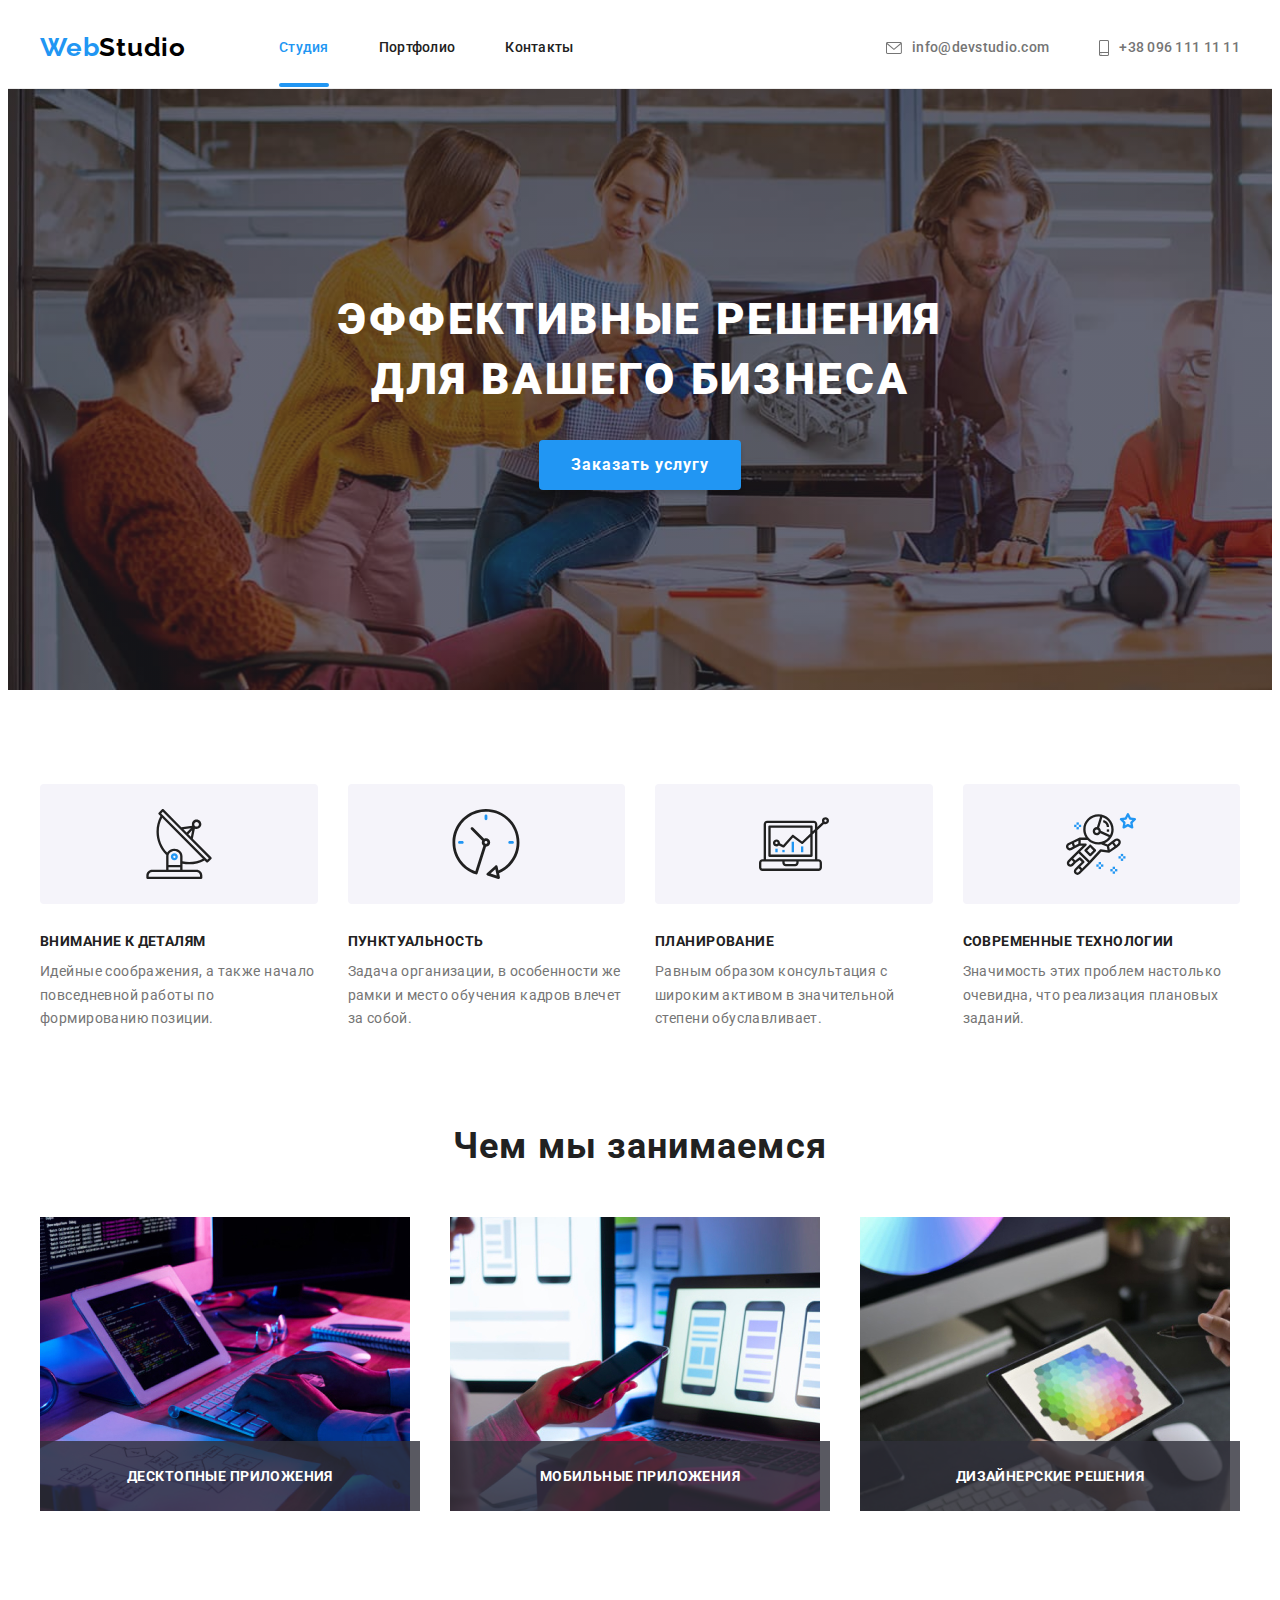
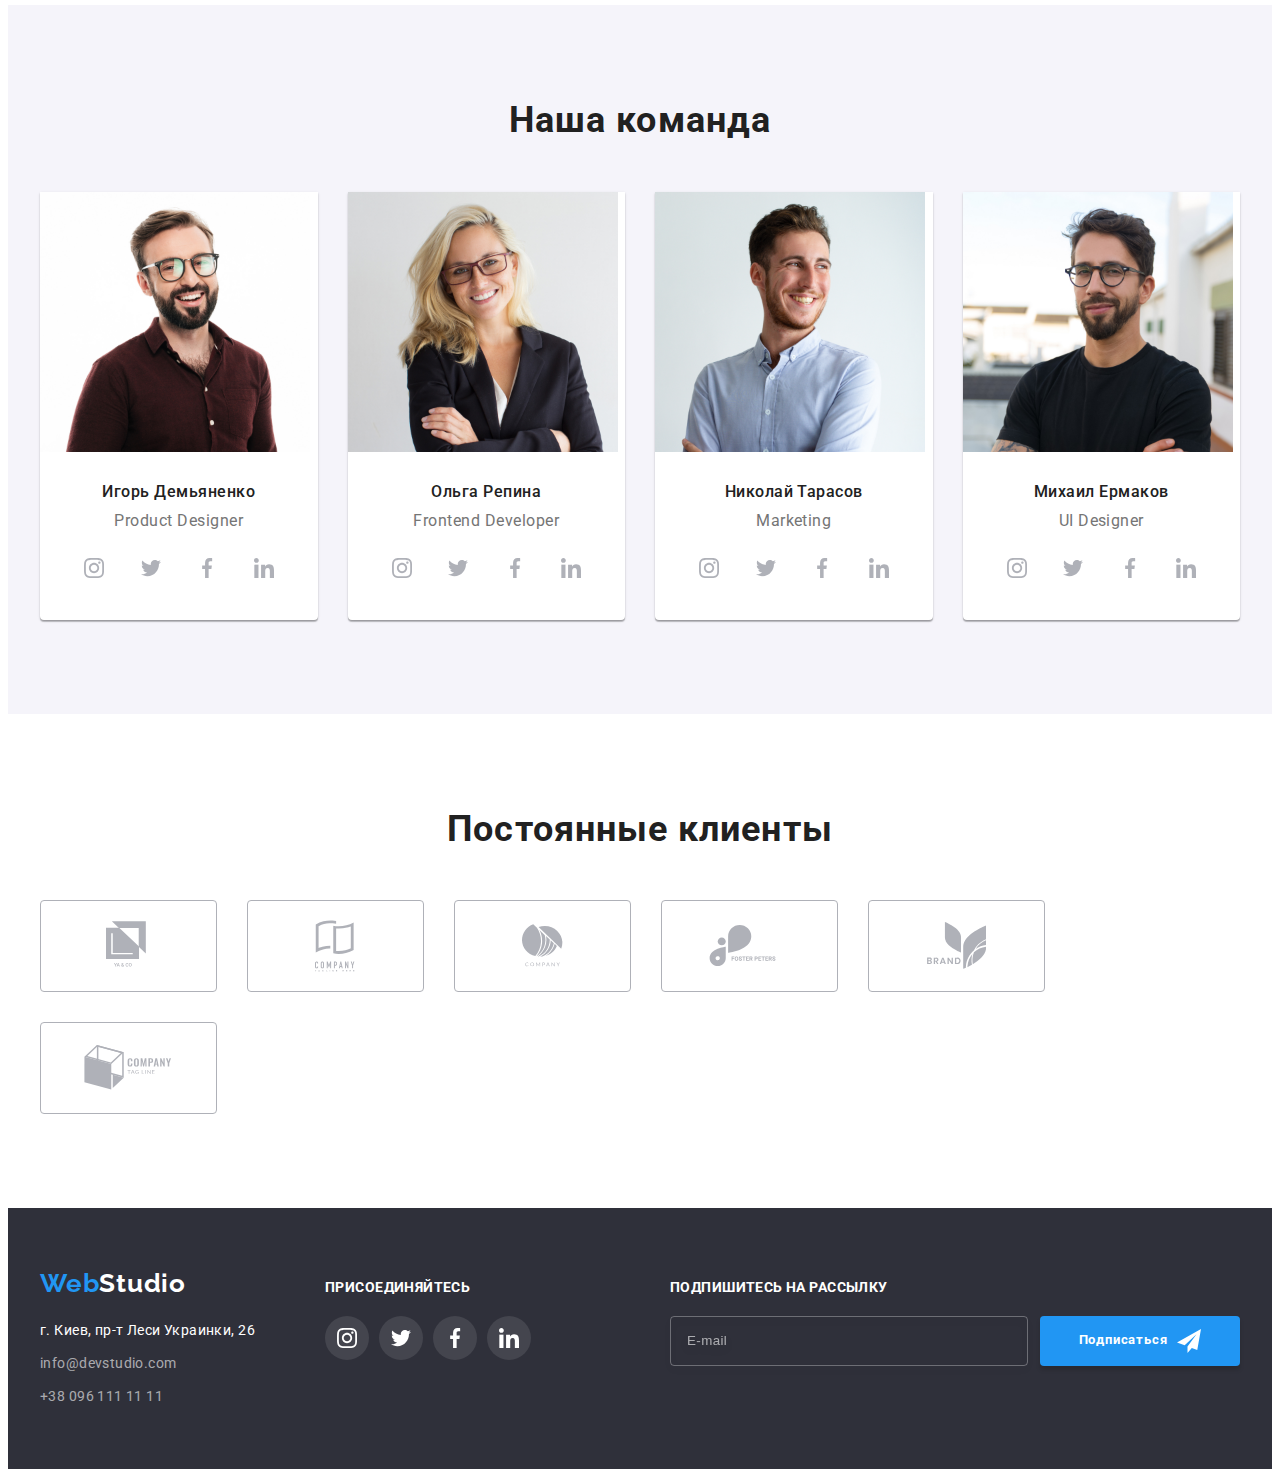
==== commit 50b997b1: "added custom ckeckbox and modal animations" ====
--- a/index.html
+++ b/index.html
@@ -29,7 +29,7 @@
                     </li>
                 </ul>
             </nav>
-            <ul class="navigation-list">
+            <ul class="navigation-list list">
                 <li>
                     <a class="header-contacts-link icon-link link" href="mailto:info@devstudio.com">
                         <svg width="16" height="12">
@@ -412,7 +412,7 @@
     </footer>
 
     <!-- <div class="backdrop is-hidden" data-modal> -->
-    <div class="backdrop" data-modal>
+    <div class="backdrop is-hidden" data-modal>
         <div class="modal">
             <form class="modal-form">
                 <p>Оставьте свои данные, мы вам перезвоним</p>
@@ -421,10 +421,10 @@
                         <label class="input-item">
                             Имя
                             <span class="input-wrapper">
+                                <input class="modal-input" type="text" name="user-name" required minlength="2">
                                 <svg width="18" height="18">
                                     <use href="./images/sprite.svg#person"></use>
                                 </svg>
-                                <input class="modal-input" type="text" name="user-name" required minlength="2">
                             </span>
                         </label>
                     </li>
@@ -433,10 +433,10 @@
                         <label class="input-item">
                             Телефон
                             <span class="input-wrapper">
+                                <input class="modal-input" type="tel" name="user-phone" required pattern="[+]+[0-9]{12}" title="+380111111111">
                                 <svg width="18" height="18">
                                     <use href="./images/sprite.svg#phone"></use>
                                 </svg>
-                                <input class="modal-input" type="tel" name="user-phone" required pattern="[+]+[0-9]{12}" title="+380111111111">
                             </span>
                         </label>
                     </li>
@@ -445,10 +445,10 @@
                         <label class="input-item">
                             Почта
                             <span class="input-wrapper">
+                                <input class="modal-input" type="email" name="user-email" required>
                                 <svg width="18" height="18">
                                     <use href="./images/sprite.svg#modal-email"></use>
                                 </svg>
-                                <input class="modal-input" type="email" name="user-email" required>
                             </span>
                         </label>
                     </li>
@@ -461,16 +461,17 @@
                     </li>
                 </ul>
                     
-                <input class="visually-hidden" type="checkbox" name="agreement" id="agreement">
+                <input class="agreement-checkbox visually-hidden" type="checkbox" name="agreement" id="agreement">
                 <label class="agreement-text" for="agreement">
+                    <span class="check-off"></span>
                     <svg width="16" height="15">
-                        <use href="./images/sprite.svg#check-off"></use>
+                        <use href="./images/sprite.svg#check-on"></use>
                     </svg>
-                    Соглашаюсь с рассылкой и принимаю <a href="#">Условия договора</a>
+                    <span class="agr-text">Соглашаюсь с рассылкой и принимаю <a href="#">Условия договора</a></span>
                 </label>
                 
                 <button class="send-btn" type="submit">
-                    Подписаться
+                    Отправить
                 </button>
             </form>
             <button class="modal-close-btn icon-link" type="button" data-modal-close>
--- a/css/styles.css
+++ b/css/styles.css
@@ -628,13 +628,16 @@
   color: var(--third-color);
   background-color: rgba(33, 150, 243, 0.9);
   padding: 63px 24px;
-
-  transition: transform 250ms cubic-bezier(0.4, 0, 0.2, 1);
+  opacity: 0;
+
+  transition: transform 250ms cubic-bezier(0.4, 0, 0.2, 1),
+    opacity 0ms linear 100ms;
 }
 
 .project .link:hover .project-overlay,
 .project .link:focus .project-overlay {
   transform: translateY(0);
+  opacity: 1;
 }
 
 /* ============ MODAL ============ */
@@ -672,6 +675,10 @@
   margin-bottom: 10px;
 }
 
+.modal-form li:last-child {
+  margin-bottom: 20px;
+}
+
 .modal-form p {
   font-weight: 700;
   font-size: 20px;
@@ -683,6 +690,8 @@
 }
 
 .input-item {
+  display: flex;
+  flex-direction: column;
   font-weight: 400;
   font-size: 12px;
   line-height: 1.17;
@@ -694,15 +703,15 @@
   width: 100%;
   height: 40px;
   border: 1px solid rgba(33, 33, 33, 0.2);
-  box-sizing: border-box;
   border-radius: 4px;
   padding-left: 42px;
   padding-right: 12px;
+
+  transition: border-color 250ms cubic-bezier(0.4, 0, 0.2, 1);
 }
 
 .input-wrapper {
   position: relative;
-  display: block;
   margin-top: 4px;
 }
 
@@ -710,12 +719,14 @@
   position: absolute;
   padding-left: 12px;
   top: 50%;
+  left: 0;
   transform: translateY(-50%);
   fill: var(--main-color);
-  display: flex;
   width: 18px;
   height: 18px;
   box-sizing: content-box;
+
+  transition: fill 250ms cubic-bezier(0.4, 0, 0.2, 1);
 }
 
 textarea {
@@ -723,11 +734,11 @@
   width: 100%;
   height: 120px;
   border: 1px solid rgba(33, 33, 33, 0.2);
-  box-sizing: border-box;
   border-radius: 4px;
   resize: none;
   margin-top: 4px;
-  margin-bottom: 20px;
+
+  transition: border-color 250ms cubic-bezier(0.4, 0, 0.2, 1);
 }
 
 textarea::placeholder {
@@ -743,17 +754,53 @@
   letter-spacing: 0.03em;
   color: var(--secondary-color);
   margin: 0 auto 30px;
+  position: relative;
+  display: flex;
+  align-items: center;
 }
 
 .agreement-text svg {
-  margin-right: 8px;
-  vertical-align: middle;
+  background-color: var(--active-color);
+  fill: var(--third-color);
+  border-radius: 2px;
+}
+
+.agr-text {
+  margin-left: 8px;
+}
+
+.check-off {
+  position: absolute;
+  top: 50%;
+  transform: translateY(-50%);
+  width: 16px;
+  height: 15px;
+  background-color: var(--third-color);
+  border: 2px solid var(--logo-header-color);
+  border-radius: 2px;
+
+  transition: border-color 250ms cubic-bezier(0.4, 0, 0.2, 1);
+}
+
+.agreement-checkbox:checked + .agreement-text > .check-off {
+  opacity: 0;
 }
 
 /* .agreement-text::before {
   background-image: url(./images/check-off.svg);
   margin-right: ;
 } */
+
+.modal input:focus,
+.modal textarea:focus,
+.agreement-checkbox:focus + .agreement-text .check-off {
+  border-color: var(--active-color);
+  outline: none;
+}
+
+.modal input:focus + svg {
+  fill: var(--active-color);
+}
 
 .send-btn {
   min-width: 200px;
@@ -792,6 +839,11 @@
   fill: currentColor;
 }
 
+.modal-close-btn:hover,
+.modal-close-btn:focus {
+  fill: var(--active-color);
+}
+
 .is-hidden {
   opacity: 0;
   visibility: hidden;
